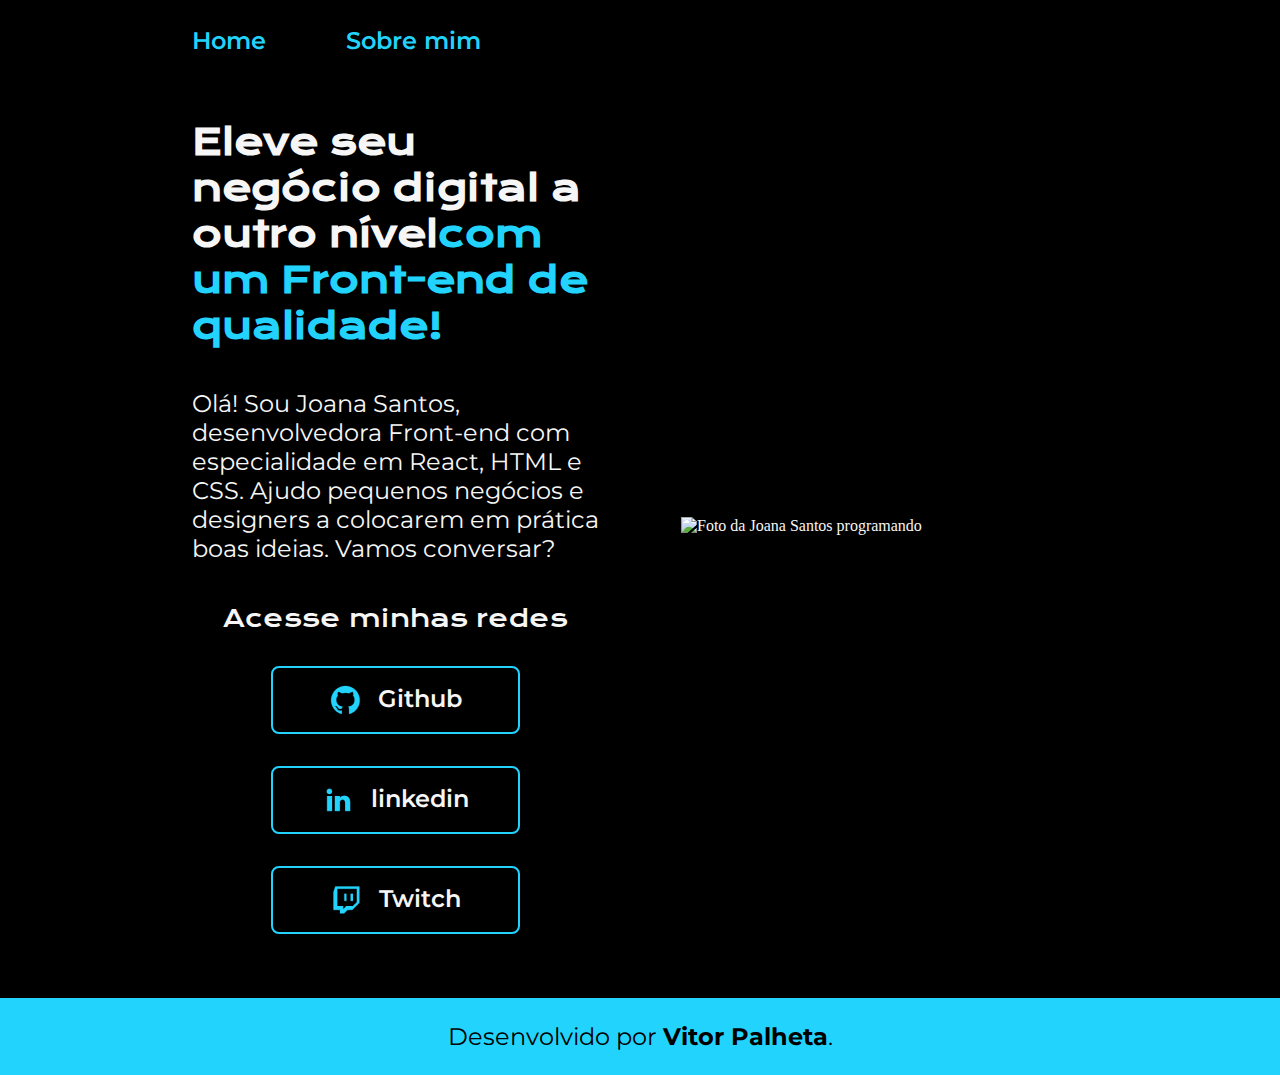
==== index.html @ 380e820f "Add files via upload" ====
<!DOCTYPE html>
<html lang="pt-br">

<head>
    <meta charset="UTF-8">
    <meta http-equiv="X-UA-Compatible" content="IE=edge">
    <meta name="viewport" content="width=device-width, initial-scale=1.0">
    <title>Portfolio</title>
    <link rel="stylesheet" href="./styles/style.css">
</head>

<body>
    <header class="cabecalho">
        <nav class="cabecalho__menu">
            <a class="cabecalho__menu__link" href="index.html">Home</a>
            <a class="cabecalho__menu__link" href="about.html">Sobre mim</a>
        </nav>
    </header>
    <main class="apresentacao">
        <section class="apresentacao__conteudo">
            <h1 class="apresentacao__conteudo__titulo">Eleve seu negócio digital a outro nível<strong 
            class="titulo-destaque">com um Front-end de qualidade!
            </strong></h1>
            <p class="apresentacao__conteudo__texto">Olá! Sou Joana Santos, desenvolvedora
            Front-end com especialidade em React, HTML e
            CSS. Ajudo pequenos negócios e designers a
            colocarem em prática boas ideias. Vamos
            conversar?</p>
            <div class="apresentacao__links">
                <h2 class="apresentacao__links__subtitulo">Acesse minhas redes</h2>
                <a class="apresentacao__links__navegacao" href="https://github.com/rafaballerini">
                    <img src="./assets/github.png">
                    Github
                </a>
                <a class="apresentacao__links__navegacao" href="https://linkedin.com/in/rafaellaballerini">
                    <img src="./assets/linkedin.png">
                    linkedin
                </a>
                <a class="apresentacao__links__navegacao" href="https://twitch.tv/guilimadev">
                    <img src="./assets/twitch.png">
                    Twitch
                </a>
            </div>
        </section>
        <img class="apresentacao__imagem" src="./assets/imagem.png" alt="Foto da Joana Santos programando">
    </main>
    <footer class="rodape">
        <p>Desenvolvido por <strong>Vitor Palheta</strong>.</p>
    </footer>
</body>

</html>
---- styles/style.css ----
@import url('https://fonts.googleapis.com/css2?family=Krona+One&family=Montserrat:wght@400;600&display=swap');

:root {
    --cor-primaria: #000000;
    --cor-secundaria: #F6F6F6;
    --cor-terciaria: #22D4FD;
    --cor-hover: #272727;

    --fonte-primaria: 'Krona One', sans-serif;
    --fonte-secundaria: 'Montserrat', sans-serif;
}
*{
    margin: 0;
    padding: 0;
}

body{
    box-sizing: border-box;
    background-color: var(--cor-primaria);
    color: var(--cor-secundaria);
}
.cabecalho{
    padding: 2% 0% 0% 15%;
}
.cabecalho__menu{
    display: flex;
    gap: 80px;
}
.cabecalho__menu__link{
    font-family: var(--fonte-secundaria);
    font-size: 1.5rem;
    font-weight: 600;
    color: var(--cor-terciaria);
    text-decoration: none;
}
.apresentacao{
    padding: 5% 15%;
    display: flex;
    align-items: center;
    justify-content: space-between;
    gap: 82px;
}
.apresentacao__conteudo{
    width: 50%;
    display: flex;
    flex-direction: column;
    gap: 40px;
}

.apresentacao__conteudo__titulo{
    font-size: 2.25rem;
    font-family: var(--fonte-primaria);
}
.titulo-destaque{
    color: var(--cor-terciaria);
}
.apresentacao__conteudo__texto{
    font-size: 1.5rem;
    font-family: var(--fonte-secundaria);
}

.apresentacao__links{
    display: flex;
    flex-direction: column;
    justify-content: space-between;
    align-items: center;
    gap: 32px;
}
.apresentacao__links__subtitulo{
    font-family: var(--fonte-primaria);
    font-weight: 400;
    font-size: 1.5rem;
}
.apresentacao__links__navegacao{
    display: flex;
    justify-content: center;
    gap: 16px;
    border: 2px solid var(--cor-terciaria);
    width: 60%;
    text-align: center;
    border-radius: 8px;
    font-size: 1.5rem;
    font-weight: 600;
    padding: 16px 0;
    text-decoration: none;
    color: var(--cor-secundaria);
    font-family: var(--fonte-secundaria);
}
.apresentacao__links__link:hover{
    background-color: var(--cor-hover);
}

.apresentacao__imagem{
    width: 50%;
}
.rodape{
    color: var(--cor-primaria);
    background-color: var(--cor-terciaria);
    padding: 24px;
    text-align: center;
    font-family: var(--fonte-secundaria);
    font-size: 1.5rem;
    font-weight: 400;
}

@media (max-width: 1200px) {
    .cabecalho{
        padding: 10%;
    }
    .cabecalho__menu{
        justify-content: center;
    }
    .apresentacao{
        flex-direction: column-reverse;
        padding: 5%;
    }
    .apresentacao__conteudo{
        width: auto;
    }

}

@media (max-width: 375px) {
    .apresentacao{
        margin-bottom: 10%;
    }
    .cabecalho__menu__link{
        font-size: 1.25rem;
    }
    .apresentacao__imagem{
        width: 70%;
    }
    .apresentacao__conteudo__titulo{
        font-size: 2rem;
        text-align: center;
    }
    .apresentacao__conteudo__texto{
        font-size: 1.25rem;
        text-align: center;
    }
    .apresentacao__links__subtitulo{
        font-size: 1.25rem;
    }
    .apresentacao__links__navegacao{
        width: 80%;
        font-size: 1.25rem;
    }
    .rodape{
        font-size: 1rem;
    }
}
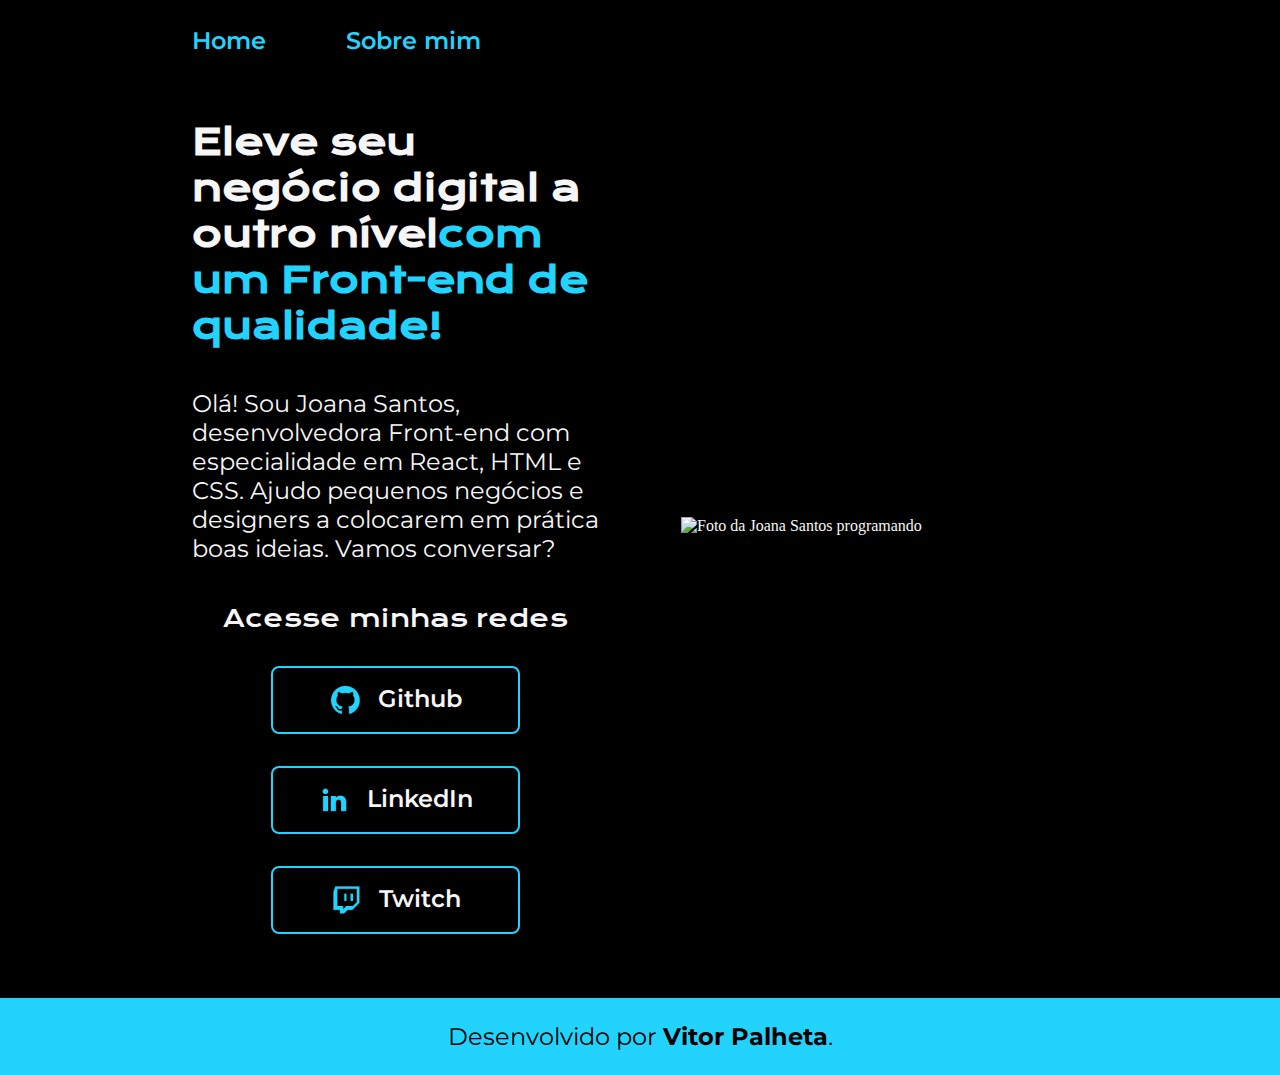
==== commit 468c1d25: "Add files via upload" ====
--- a/index.html
+++ b/index.html
@@ -34,7 +34,7 @@
                 </a>
                 <a class="apresentacao__links__navegacao" href="https://linkedin.com/in/rafaellaballerini">
                     <img src="./assets/linkedin.png">
-                    linkedin
+                    LinkedIn
                 </a>
                 <a class="apresentacao__links__navegacao" href="https://twitch.tv/guilimadev">
                     <img src="./assets/twitch.png">
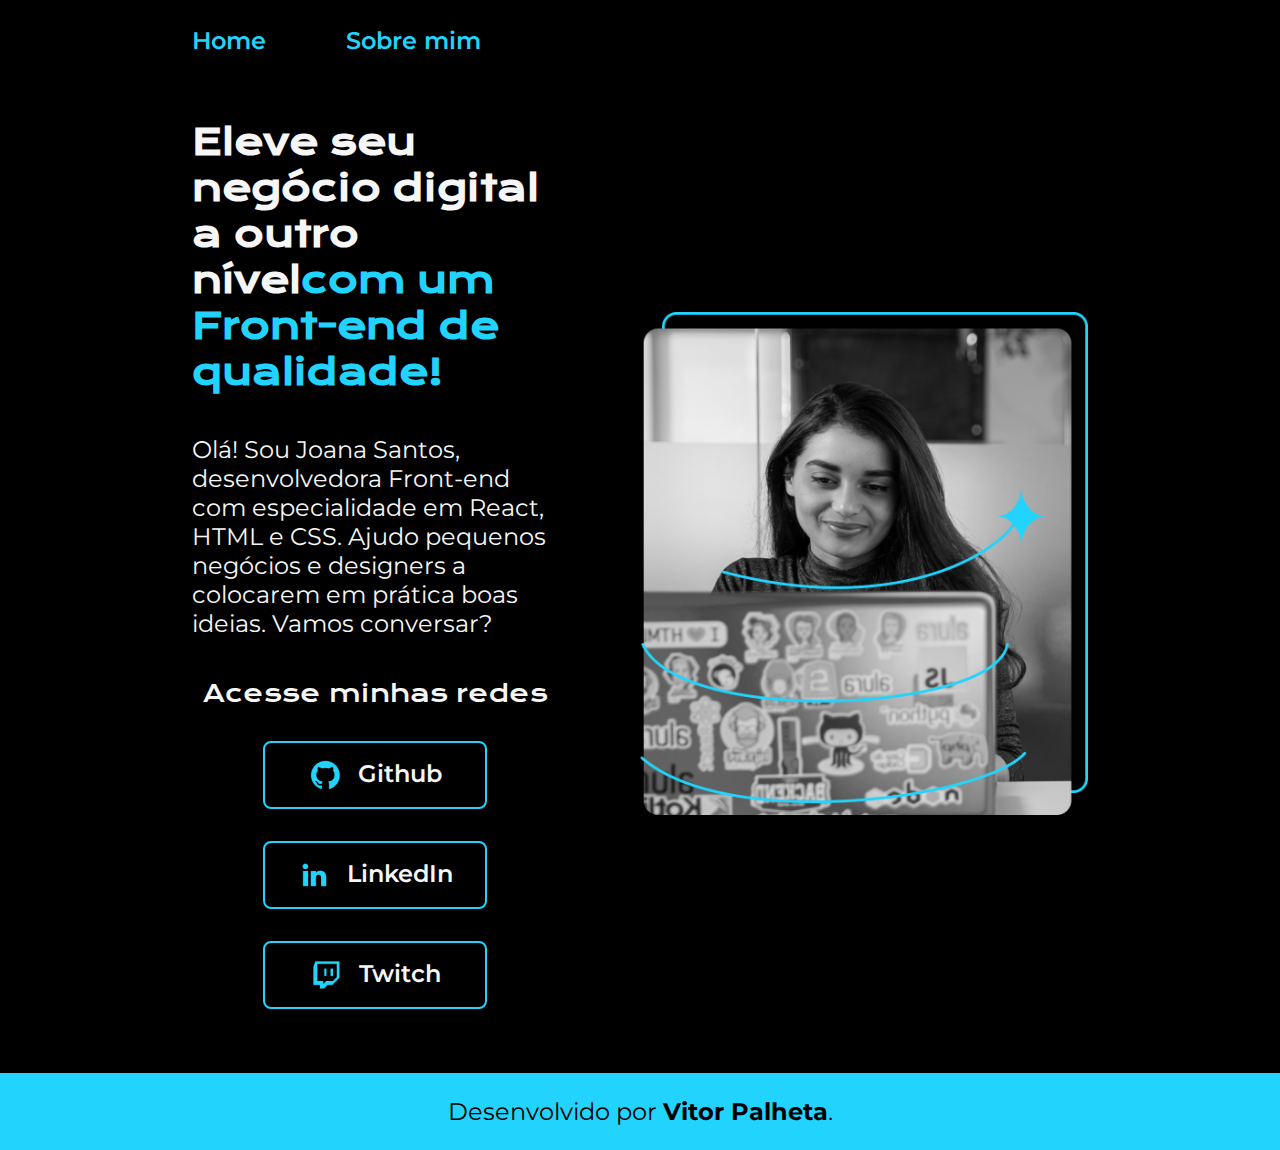
==== commit d285e075: "Update index.html" ====
--- a/index.html
+++ b/index.html
@@ -42,11 +42,11 @@
                 </a>
             </div>
         </section>
-        <img class="apresentacao__imagem" src="./assets/imagem.png" alt="Foto da Joana Santos programando">
+        <img class="apresentacao__imagem" src="./assets/Imagem.png" alt="Foto da Joana Santos programando">
     </main>
     <footer class="rodape">
         <p>Desenvolvido por <strong>Vitor Palheta</strong>.</p>
     </footer>
 </body>
 
-</html>+</html>
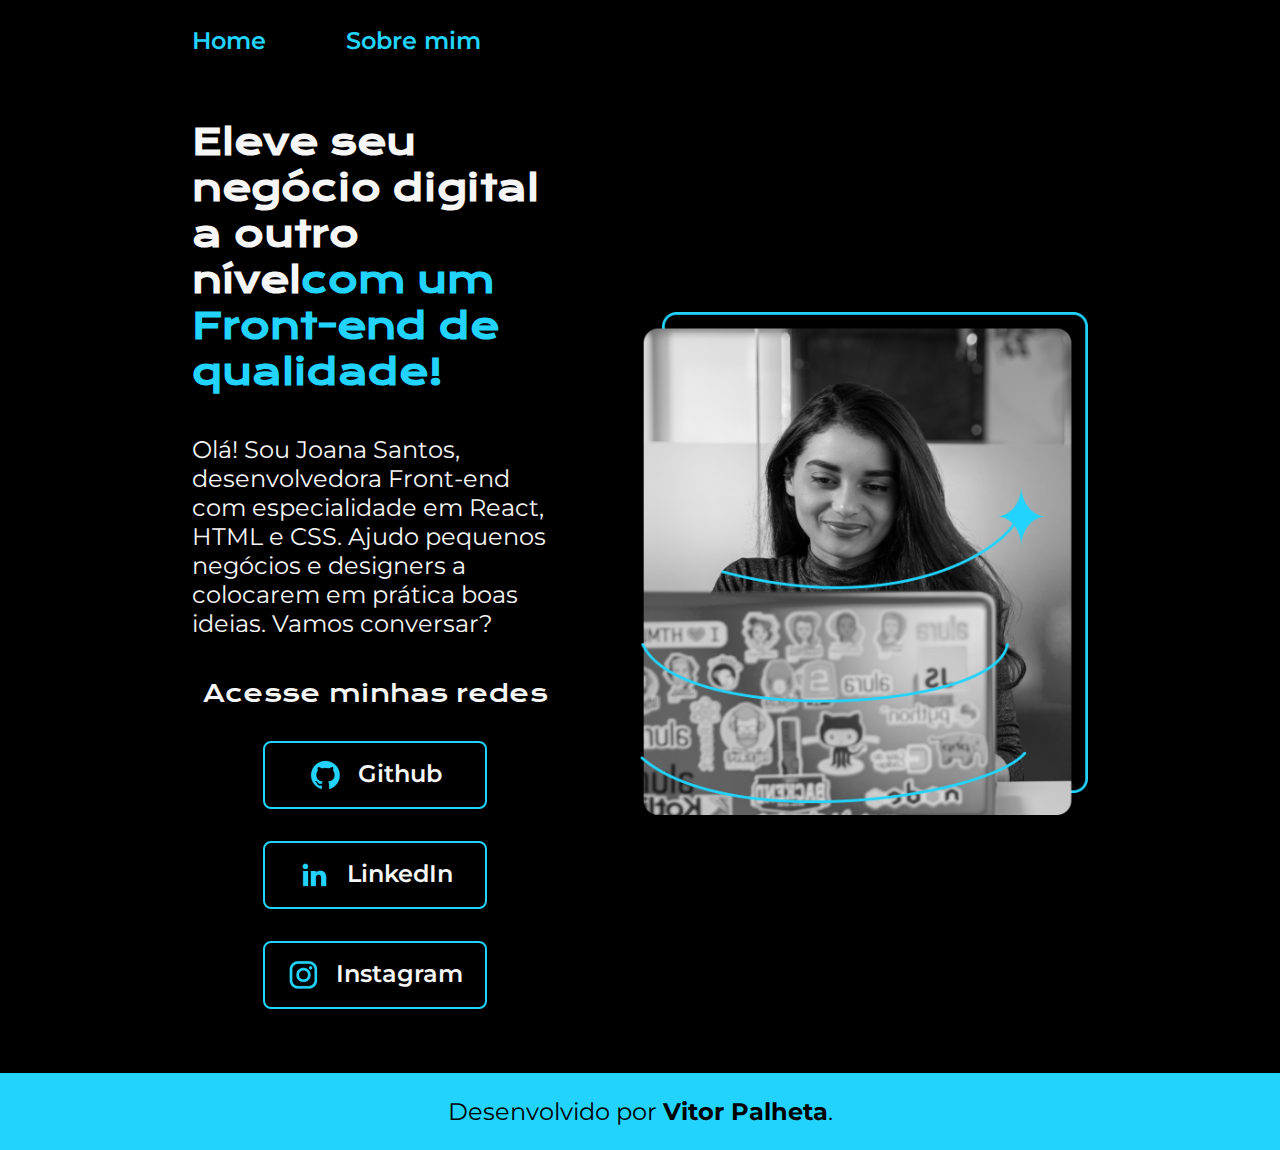
==== commit 6b6af0fc: "Update index.html" ====
--- a/index.html
+++ b/index.html
@@ -28,17 +28,17 @@
             conversar?</p>
             <div class="apresentacao__links">
                 <h2 class="apresentacao__links__subtitulo">Acesse minhas redes</h2>
-                <a class="apresentacao__links__navegacao" href="https://github.com/rafaballerini">
+                <a class="apresentacao__links__navegacao" href="https://github.com/vitorpalheta">
                     <img src="./assets/github.png">
                     Github
                 </a>
-                <a class="apresentacao__links__navegacao" href="https://linkedin.com/in/rafaellaballerini">
+                <a class="apresentacao__links__navegacao" href="https://www.linkedin.com/in/vitorpalheta/">
                     <img src="./assets/linkedin.png">
                     LinkedIn
                 </a>
-                <a class="apresentacao__links__navegacao" href="https://twitch.tv/guilimadev">
-                    <img src="./assets/twitch.png">
-                    Twitch
+                <a class="apresentacao__links__navegacao" href="https://www.instagram.com/vitorpalheta/">
+                    <img src="./assets/instagram.png">
+                    Instagram
                 </a>
             </div>
         </section>
